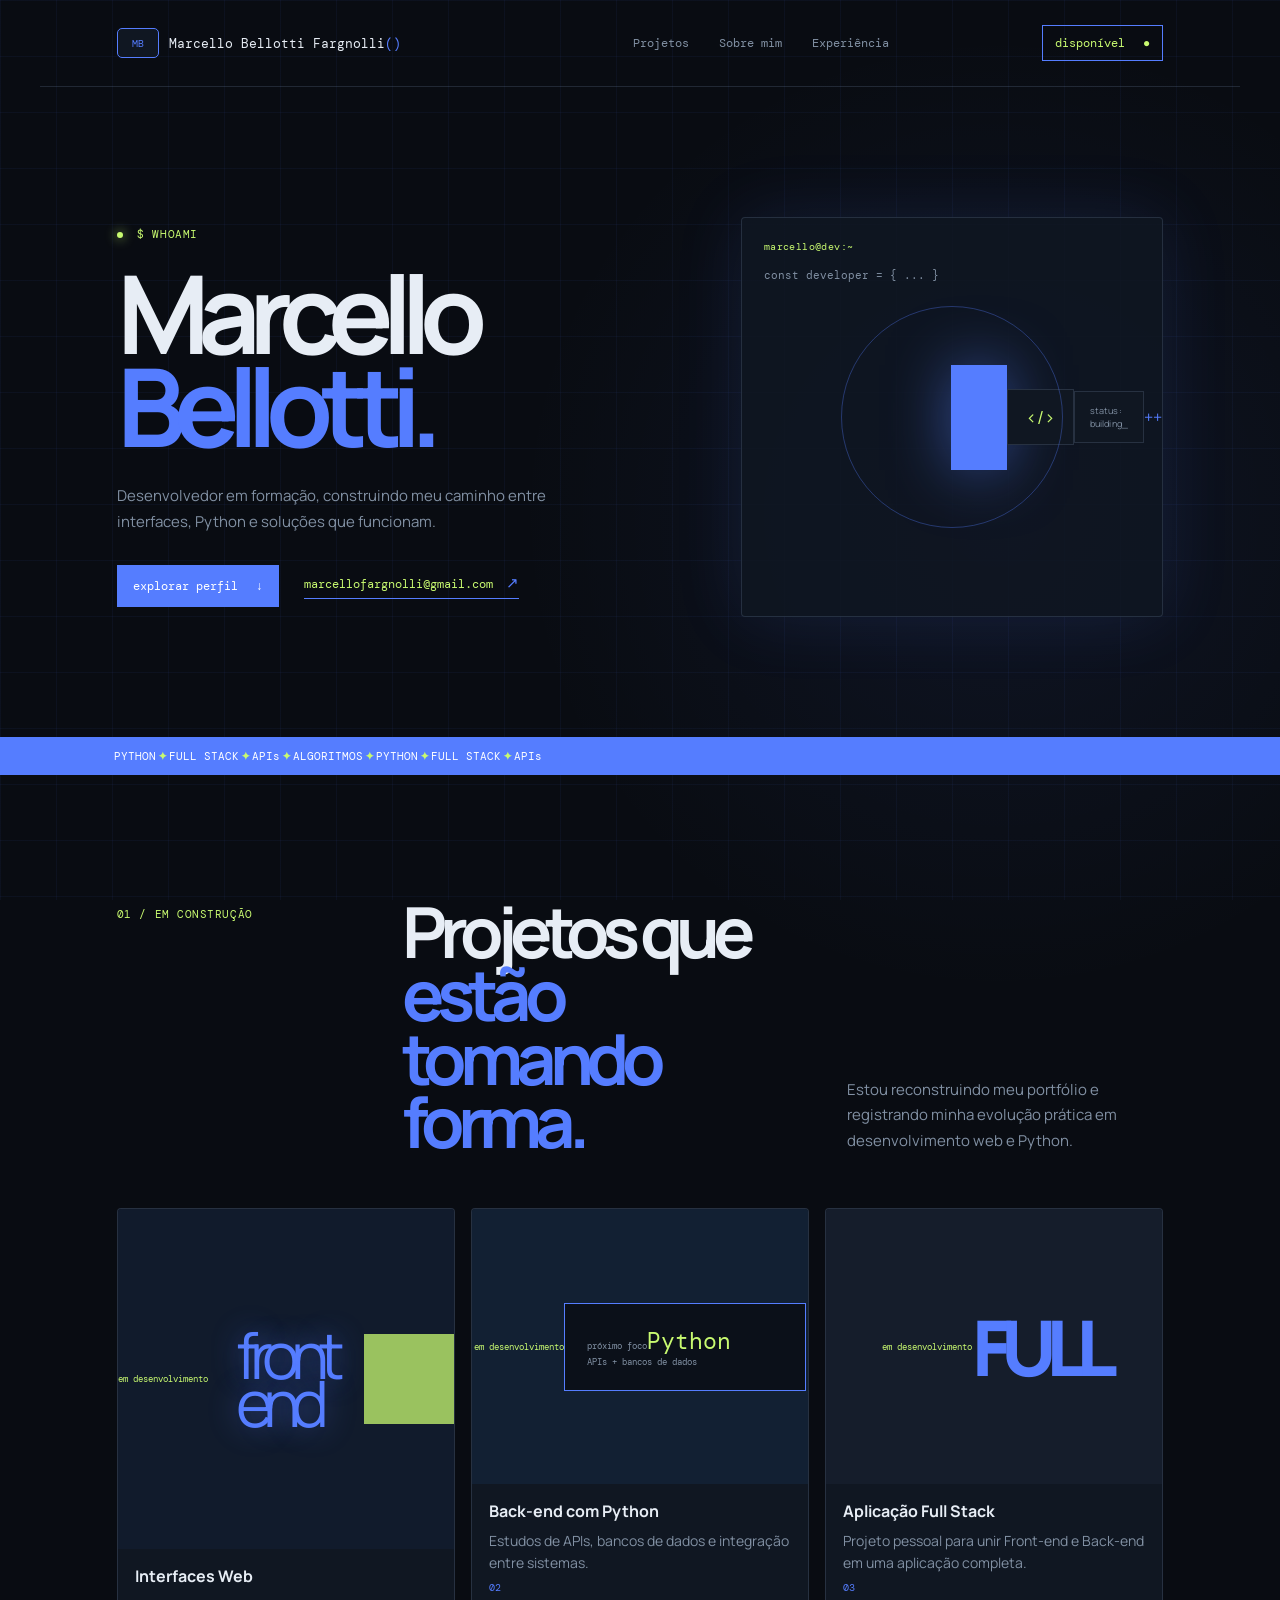
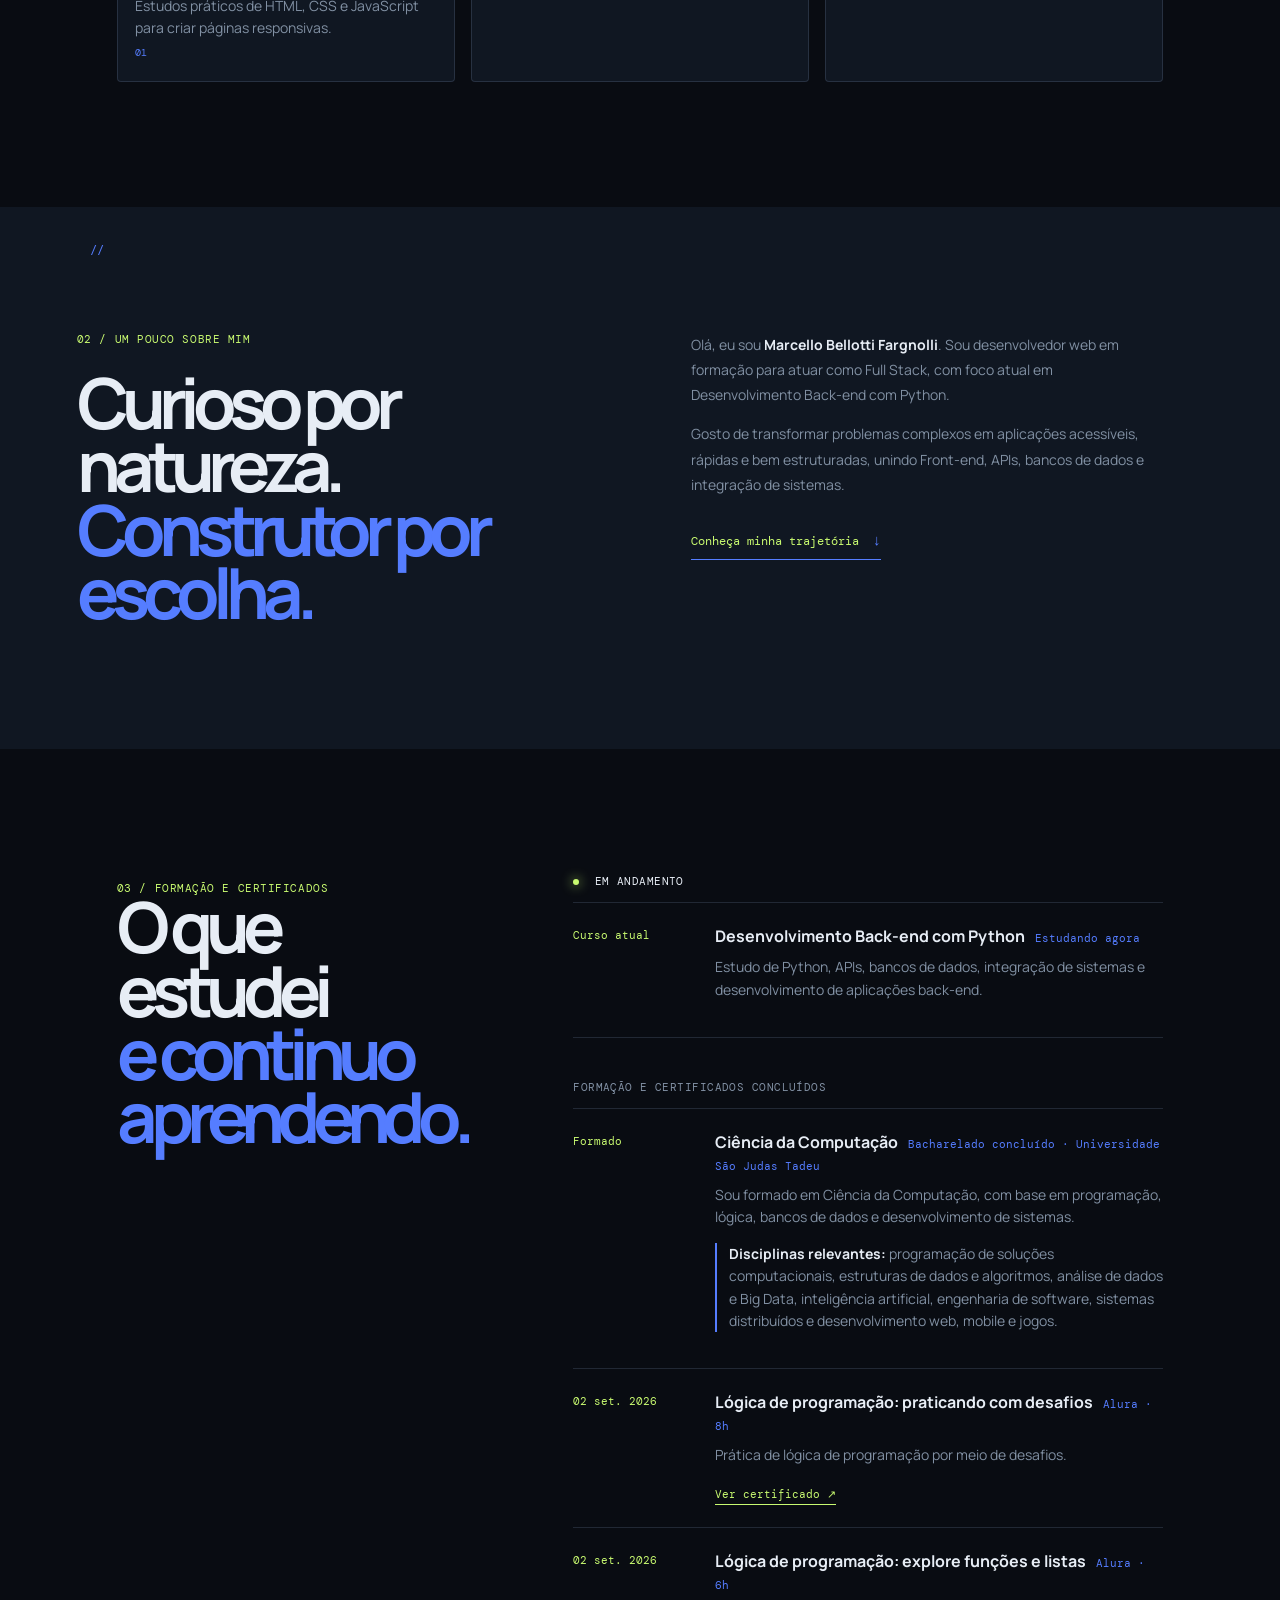
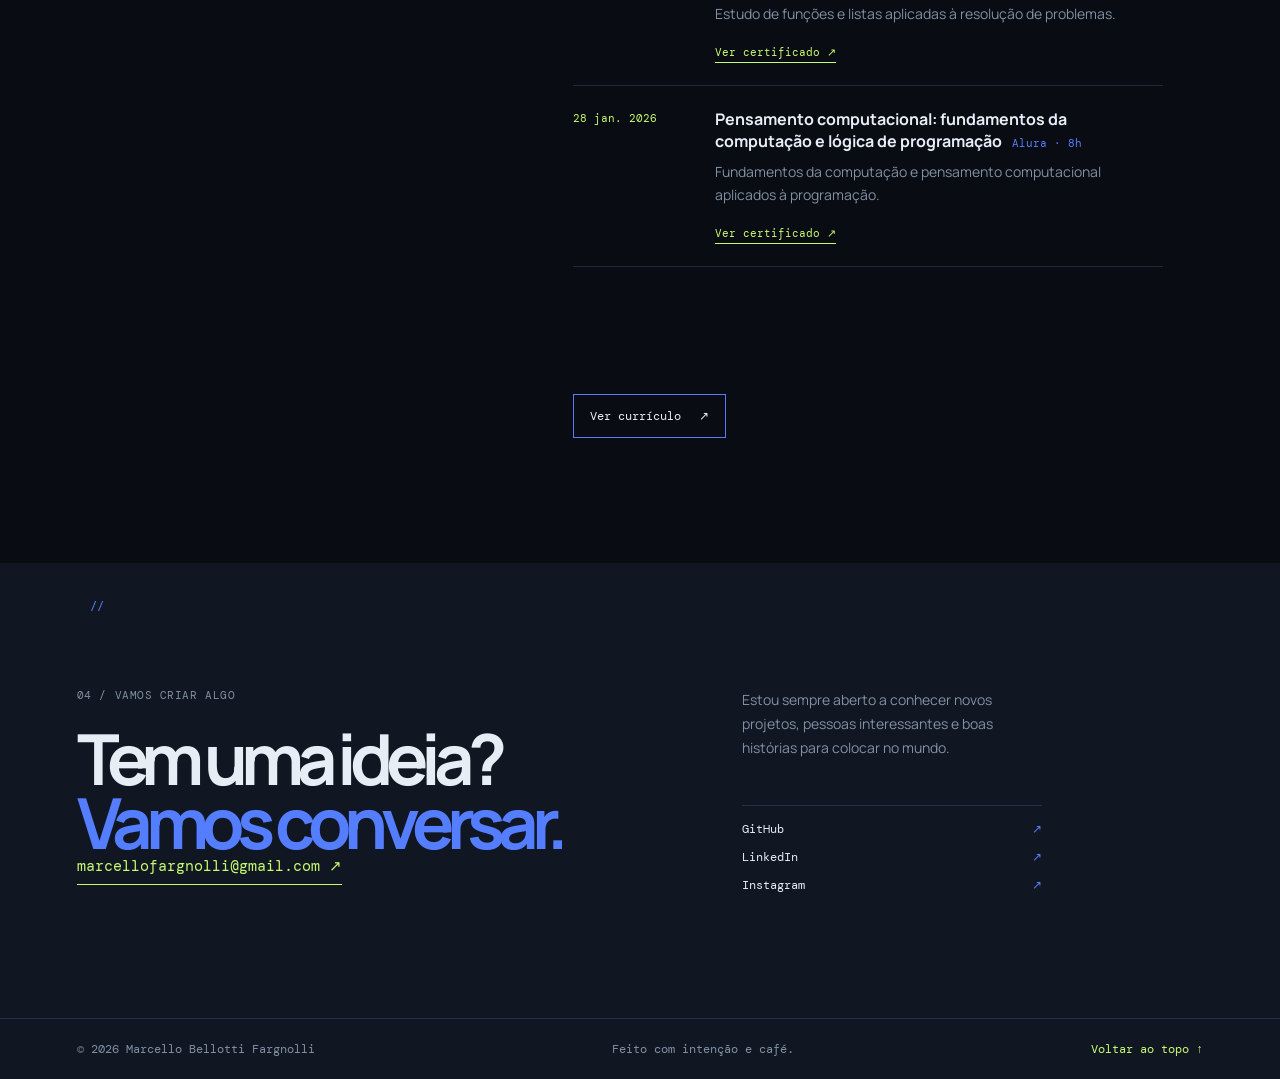
==== index.html @ c2ce3d65 "Publica portfolio pessoal" ====
<!doctype html>
<html lang="pt-BR">
<head>
  <meta charset="UTF-8">
  <meta name="viewport" content="width=device-width, initial-scale=1.0">
  <!-- ALTERE: descrição que aparece no Google e ao compartilhar o site. -->
  <meta name="description" content="Olá! Meu nome é Marcello Bellotti Fargnolli, tenho 23 anos e sou formado em Ciência da Computação pela Universidade São Judas Tadeu.

Atualmente, estou aprimorando meus conhecimentos em desenvolvimento de software, com o objetivo de me tornar um desenvolvedor Full Stack. Tenho conhecimentos em Front-End, principalmente em HTML e CSS, do nível básico ao avançado, além de uma base inicial em JavaScript.

No momento, estou focado nos estudos de Python, buscando desenvolver principalmente minhas habilidades em Back-End, incluindo APIs, bancos de dados, integração de sistemas e desenvolvimento de aplicações.

Minha formação em Ciência da Computação me proporcionou uma base sólida em programação, lógica, bancos de dados e desenvolvimento de sistemas. Gosto de aprender novas tecnologias, colocar meus conhecimentos em prática por meio de projetos e buscar constantemente minha evolução profissional.

Meu objetivo é construir uma carreira como desenvolvedor Full Stack, unindo meus conhecimentos de Front-End e Back-End para criar aplicações completas, funcionais e bem estruturadas.">
  <!-- ALTERE: nome e profissão que aparecem na aba do navegador. -->
  <title>Marcello Bellotti Fargnolli | Desenvolvedor Web</title>
  <link rel="preconnect" href="https://fonts.googleapis.com">
  <link rel="preconnect" href="https://fonts.gstatic.com" crossorigin>
  <link href="https://fonts.googleapis.com/css2?family=DM+Mono:wght@400;500&family=Manrope:wght@400;500;600;700;800&display=swap" rel="stylesheet">
  <link rel="stylesheet" href="styles-tech.css">
</head>
<body>
  <div class="page-shell">
    <header class="site-header">
      <a class="brand" href="#inicio" aria-label="Voltar para o início">
        <span class="brand-mark">MB</span>
        <!-- ALTERE: seu nome exibido no topo do site. -->
        <span>Marcello Bellotti Fargnolli<span class="accent">()</span></span>
      </a>
      <nav class="desktop-nav" aria-label="Navegação principal">
        <a href="#projetos">Projetos</a>
        <a href="#sobre">Sobre mim</a>
        <a href="#experiencia">Experiência</a>
      </nav>
      <a class="button button-small button-outline" href="#contato">disponível <span aria-hidden="true">●</span></a>
    </header>

    <main>
      <section class="hero section-grid" id="inicio">
        <div class="hero-copy reveal">
          <!-- ALTERE: status, título principal e sua apresentação curta. -->
          <p class="eyebrow"><span class="status-dot"></span> $ whoami</p>
          <h1>Marcello<br><span class="highlight">Bellotti.</span></h1>
          <p class="hero-description">Desenvolvedor em formação, construindo meu caminho entre interfaces, Python e soluções que funcionam.</p>
          <div class="hero-actions">
            <a class="button button-primary" href="#sobre">explorar perfil <span aria-hidden="true">↓</span></a>
            <!-- ALTERE: seu e-mail nos dois lugares em que ele aparece nesta página. -->
            <a class="text-link" href="mailto:marcellofargnolli@gmail.com">marcellofargnolli@gmail.com <span aria-hidden="true">↗</span></a>
          </div>
        </div>
        <div class="hero-art reveal reveal-delay" aria-label="Ilustração abstrata com formas geométricas">
          <div class="art-label">const developer = { ... }</div>
          <div class="orbit orbit-one"></div>
          <div class="orbit orbit-two"></div>
          <div class="art-sun"></div>
          <div class="art-card art-card-top">&lt;/&gt;</div>
          <div class="art-card art-card-bottom"><span>status: building</span><span class="art-arrow">_</span></div>
          <span class="art-plus plus-one">+</span>
          <span class="art-plus plus-two">+</span>
        </div>
      </section>

      <section class="ticker" aria-label="Áreas de atuação">
        <div class="ticker-track"><span>PYTHON</span><b>✦</b><span>FULL STACK</span><b>✦</b><span>APIs</span><b>✦</b><span>ALGORITMOS</span><b>✦</b><span>PYTHON</span><b>✦</b><span>FULL STACK</span><b>✦</b><span>APIs</span></div>
      </section>

      <section class="projects section-block" id="projetos">
        <div class="section-heading reveal"><p class="eyebrow">01 / em construção</p><h2>Projetos que<br><em>estão tomando forma.</em></h2><p>Estou reconstruindo meu portfólio e registrando minha evolução prática em desenvolvimento web e Python.</p></div>
        <div class="project-grid">
          <!-- ALTERE: troque estes cards por projetos reais quando eles estiverem prontos. -->
          <div class="project-card project-card-large reveal">
            <div class="project-image image-studio"><span class="image-tag">em desenvolvimento</span><span class="image-title">front<br>end</span><span class="image-shape"></span></div>
            <div class="project-info"><div><h3>Interfaces Web</h3><p>Estudos práticos de HTML, CSS e JavaScript para criar páginas responsivas.</p></div><span class="project-number">01</span></div>
          </div>
          <div class="project-card reveal reveal-delay">
            <div class="project-image image-finance"><span class="image-tag">em desenvolvimento</span><div class="finance-ui"><span>próximo foco</span><strong>Python</strong><small>APIs + bancos de dados</small></div></div>
            <div class="project-info"><div><h3>Back-end com Python</h3><p>Estudos de APIs, bancos de dados e integração entre sistemas.</p></div><span class="project-number">02</span></div>
          </div>
          <div class="project-card reveal">
            <div class="project-image image-muse"><span class="image-tag">em desenvolvimento</span><span class="muse-word">FULL</span><span class="muse-line"></span></div>
            <div class="project-info"><div><h3>Aplicação Full Stack</h3><p>Projeto pessoal para unir Front-end e Back-end em uma aplicação completa.</p></div><span class="project-number">03</span></div>
          </div>
        </div>
      </section>

      <!-- ALTERE: escreva aqui quem você é, sua história e o que você busca. -->
      <section class="about section-block section-grid" id="sobre">
        <div class="about-intro reveal"><p class="eyebrow">02 / um pouco sobre mim</p><h2>Curioso por natureza.<br><em>Construtor por escolha.</em></h2></div>
        <div class="about-copy reveal reveal-delay"><p>Olá, eu sou <strong>Marcello Bellotti Fargnolli</strong>. Sou desenvolvedor web em formação para atuar como Full Stack, com foco atual em Desenvolvimento Back-end com Python.</p><p>Gosto de transformar problemas complexos em aplicações acessíveis, rápidas e bem estruturadas, unindo Front-end, APIs, bancos de dados e integração de sistemas.</p><a class="text-link" href="#experiencia">Conheça minha trajetória <span aria-hidden="true">↓</span></a></div>
      </section>

      <!-- ALTERE: adicione novas formações e certificados nesta linha do tempo. -->
      <section class="experience section-block" id="experiencia">
        <div class="section-heading reveal"><p class="eyebrow">03 / formação e certificados</p><h2>O que estudei<br><em>e continuo aprendendo.</em></h2></div>
        <div class="timeline">
          <div class="timeline-group">
            <p class="timeline-group-title"><span class="status-dot"></span> Em andamento</p>
            <div class="timeline-item reveal"><div class="timeline-date">Curso atual</div><div><h3>Desenvolvimento Back-end com Python <span>Estudando agora</span></h3><p>Estudo de Python, APIs, bancos de dados, integração de sistemas e desenvolvimento de aplicações back-end.</p></div></div>
          </div>
          <div class="timeline-group">
            <p class="timeline-group-title">Formação e certificados concluídos</p>
            <div class="timeline-item reveal"><div class="timeline-date">Formado</div><div><h3>Ciência da Computação <span>Bacharelado concluído · Universidade São Judas Tadeu</span></h3><p>Sou formado em Ciência da Computação, com base em programação, lógica, bancos de dados e desenvolvimento de sistemas.</p><p class="academic-highlights"><strong>Disciplinas relevantes:</strong> programação de soluções computacionais, estruturas de dados e algoritmos, análise de dados e Big Data, inteligência artificial, engenharia de software, sistemas distribuídos e desenvolvimento web, mobile e jogos.</p></div></div>
            <div class="timeline-item reveal"><div class="timeline-date">02 set. 2026</div><div><h3>Lógica de programação: praticando com desafios <span>Alura · 8h</span></h3><p>Prática de lógica de programação por meio de desafios.</p><a class="certificate-link" href="https://cursos.alura.com.br/certificate/be492407-5478-48bb-ad97-3403e48bfa09" target="_blank" rel="noreferrer">Ver certificado ↗</a></div></div>
            <div class="timeline-item reveal"><div class="timeline-date">02 set. 2026</div><div><h3>Lógica de programação: explore funções e listas <span>Alura · 6h</span></h3><p>Estudo de funções e listas aplicadas à resolução de problemas.</p><a class="certificate-link" href="https://cursos.alura.com.br/certificate/43ebaaec-2d4a-41f2-832b-98c6b5b4ed71" target="_blank" rel="noreferrer">Ver certificado ↗</a></div></div>
            <div class="timeline-item reveal"><div class="timeline-date">28 jan. 2026</div><div><h3>Pensamento computacional: fundamentos da computação e lógica de programação <span>Alura · 8h</span></h3><p>Fundamentos da computação e pensamento computacional aplicados à programação.</p><a class="certificate-link" href="https://cursos.alura.com.br/certificate/826741c8-7629-423c-96e8-3a7e11f5dcca" target="_blank" rel="noreferrer">Ver certificado ↗</a></div></div>
          </div>
        </div>
        <a class="button button-outline download-button" href="curriculo.html" target="_blank" rel="noreferrer">Ver currículo <span aria-hidden="true">↗</span></a>
      </section>

      <!-- ALTERE: e-mail, texto de contato e links das suas redes sociais. -->
      <section class="contact section-block" id="contato">
        <div class="contact-content reveal"><p class="eyebrow">04 / vamos criar algo</p><h2>Tem uma ideia?<br><em>Vamos conversar.</em></h2><a class="contact-email" href="mailto:marcellofargnolli@gmail.com">marcellofargnolli@gmail.com <span aria-hidden="true">↗</span></a></div>
        <div class="contact-aside reveal reveal-delay"><p>Estou sempre aberto a conhecer novos projetos, pessoas interessantes e boas histórias para colocar no mundo.</p><div class="social-links"><a href="https://github.com/MarcelloBF" target="_blank" rel="noreferrer">GitHub <span>↗</span></a><a href="https://www.linkedin.com/in/marcellobellotti/" target="_blank" rel="noreferrer">LinkedIn <span>↗</span></a><a href="https://www.instagram.com/marcellofargnolli/" target="_blank" rel="noreferrer">Instagram <span>↗</span></a></div></div>
      </section>
    </main>

    <footer class="site-footer"><span>© 2026 Marcello Bellotti Fargnolli</span><span>Feito com intenção e café.</span><a href="#inicio">Voltar ao topo ↑</a></footer>
  </div>
  <script src="script.js"></script>
</body>
</html>
---- styles-tech.css ----
:root { --bg: #090c12; --panel: #101722; --text: #e7edf5; --muted: #8190a3; --blue: #557dff; --lime: #c8fa70; --coral: #f3a391; --line: rgba(130, 155, 190, .2); --mono: 'DM Mono', monospace; --sans: 'Manrope', sans-serif; }
* { box-sizing: border-box; } html { scroll-behavior: smooth; } body { background: var(--bg); color: var(--text); font-family: var(--sans); margin: 0; } body::before { background-image: linear-gradient(rgba(85,125,255,.055) 1px, transparent 1px), linear-gradient(90deg, rgba(85,125,255,.055) 1px, transparent 1px); background-size: 56px 56px; content: ''; inset: 0; pointer-events: none; position: fixed; z-index: -1; } a { color: inherit; text-decoration: none; } .page-shell { overflow: hidden; } .site-header { align-items: center; border-bottom: 1px solid var(--line); display: flex; justify-content: space-between; margin: 0 auto; max-width: 1200px; padding: 25px 5vw; } .brand { align-items: center; display: flex; font-family: var(--mono); font-size: 12px; gap: 10px; }.brand-mark { align-items: center; background: var(--panel); border: 1px solid var(--blue); border-radius: 5px; color: var(--blue); display: flex; font-family: var(--mono); font-size: 10px; height: 30px; justify-content: center; width: 42px; }.accent { color: var(--blue); }.desktop-nav { display: flex; gap: 30px; margin-left: 80px; }.desktop-nav a, .site-footer, .text-link { font-family: var(--mono); font-size: 10px; }.desktop-nav a { color: var(--muted); }.desktop-nav a:hover, .social-links a:hover { color: var(--lime); }.button { align-items: center; display: inline-flex; font-family: var(--mono); font-size: 10px; gap: 18px; justify-content: center; padding: 13px 16px; transition: .2s; }.button:hover { background: var(--blue); color: white; transform: translateY(-2px); }.button-small { color: var(--lime); padding: 9px 12px; }.button-outline { border: 1px solid var(--blue); }.button-primary { background: var(--blue); color: white; }.section-grid { display: grid; gap: 8vw; grid-template-columns: 1fr 1fr; }.hero { margin: 0 auto; max-width: 1200px; min-height: 690px; padding: 90px 5vw 80px; }.hero-copy { align-self: center; }.eyebrow { color: var(--lime); font-family: var(--mono); font-size: 10px; letter-spacing: .05em; margin: 0 0 25px; text-transform: uppercase; }.status-dot { background: var(--lime); border-radius: 50%; box-shadow: 0 0 12px var(--lime); display: inline-block; height: 6px; margin-right: 7px; width: 6px; } h1,h2,h3,p { margin-top: 0; } h1 { font-size: clamp(4rem, 8.5vw, 8rem); letter-spacing: -.11em; line-height: .86; margin-bottom: 30px; } .highlight, em { color: var(--blue); font-style: normal; }.hero-description { color: var(--muted); font-size: 14px; line-height: 1.75; max-width: 450px; }.hero-actions { align-items: center; display: flex; gap: 25px; margin-top: 30px; }.text-link { border-bottom: 1px solid var(--blue); color: var(--lime); padding-bottom: 5px; }.text-link span { color: var(--blue); font-size: 15px; margin-left: 6px; }.hero-art { align-items: center; background: rgba(16,23,34,.86); border: 1px solid var(--line); box-shadow: 0 0 70px rgba(85,125,255,.12); display: flex; justify-content: center; min-height: 420px; overflow: hidden; position: relative; }.hero-art::before { color: var(--lime); content: 'marcello@dev:~'; font: 10px var(--mono); left: 22px; position: absolute; top: 22px; }.hero-art::after { border: 1px solid var(--blue); border-radius: 50%; content: ''; height: 220px; opacity: .35; position: absolute; width: 220px; }.art-label { color: var(--muted); font: 10px var(--mono); left: 22px; position: absolute; top: 50px; }.orbit { border-color: rgba(85,125,255,.35); height: 310px; width: 115px; }.orbit-two { height: 300px; width: 280px; }.art-sun { background: var(--blue); box-shadow: 0 0 60px rgba(85,125,255,.5); height: 105px; width: 105px; }.art-card { background: var(--panel); border: 1px solid var(--line); color: var(--lime); }.art-card-top { font-size: 18px; padding: 15px 18px; }.art-card-bottom { bottom: 25px; color: var(--muted); left: 22px; padding: 12px 15px; }.art-plus { color: var(--blue); }.ticker { background: var(--blue); color: white; overflow: hidden; padding: 12px 0; transform: none; }.ticker-track { font: 10px var(--mono); gap: 30px; justify-content: center; }.ticker b { color: var(--lime); }.section-block { margin: 0 auto; max-width: 1200px; padding: 125px 5vw; }.section-heading { display: grid; gap: 5vw; grid-template-columns: .7fr 1.2fr 1fr; margin-bottom: 55px; }.section-heading .eyebrow { margin: 7px 0 0; }.section-heading h2,.about h2,.contact h2 { font-size: clamp(2.6rem, 5.5vw, 5.5rem); letter-spacing: -.1em; line-height: .9; margin: 0; }.section-heading > p:last-child { align-self: end; color: var(--muted); font-size: 13px; line-height: 1.7; margin: 0; }.project-grid { display: grid; gap: 18px; grid-template-columns: repeat(3,1fr); }.project-card,.project-card-large { background: var(--panel); border: 1px solid var(--line); display: block; grid-row: auto; padding: 0; }.project-image,.project-card-large .project-image { align-items: center; background: #111b2c; display: flex; min-height: 245px; overflow: hidden; position: relative; }.project-card-large .project-image { min-height: 310px; }.image-tag { color: var(--lime); font: 9px var(--mono); left: 17px; top: 17px; }.image-studio { background: linear-gradient(135deg,#10264b,#14203a); }.image-studio .image-title { color: var(--blue); font-size: clamp(3.2rem,5vw,5rem); letter-spacing: -.15em; line-height: .75; margin: auto; text-shadow: 0 0 30px rgba(85,125,255,.45); transform: none; }.image-shape { background: var(--lime); height: 90px; opacity: .75; right: -30px; top: 20%; width: 90px; }.image-finance { background: #122033; justify-content: center; }.finance-ui { background: #0b1019; border: 1px solid var(--blue); padding: 22px; transform: none; width: 72%; }.finance-ui span,.finance-ui small { color: var(--muted); font: 9px var(--mono); }.finance-ui strong { color: var(--lime); font: 23px var(--mono); margin: 25px 0 15px; }.finance-ui small { display: block; }.image-muse { background: #151d2b; justify-content: center; }.muse-word { color: var(--blue); font: 800 clamp(3.5rem,6vw,6rem) var(--sans); letter-spacing: -.15em; transform: none; }.muse-line { border-color: var(--lime); }.project-info { padding: 16px 17px 20px; }.project-info h3 { font-size: 14px; margin-bottom: 8px; }.project-info p { color: var(--muted); font-size: 11px; line-height: 1.55; margin: 0; }.project-number { color: var(--blue); font: 10px var(--mono); }.about { background: var(--panel); max-width: none; padding-left: max(5vw,calc((100vw - 1100px)/2)); padding-right: max(5vw,calc((100vw - 1100px)/2)); }.about-copy { color: var(--muted); font-size: 14px; line-height: 1.8; max-width: 460px; }.about-copy strong,.academic-highlights strong { color: var(--text); }.about-copy .text-link { display: inline-block; margin-top: 16px; }.experience { display: grid; gap: 8vw; grid-template-columns: .75fr 1.25fr; }.experience .section-heading { display: block; margin: 0; }.timeline-item { border-top: 1px solid var(--line); display: grid; gap: 22px; grid-template-columns: 120px 1fr; padding: 22px 0; }.timeline-item:last-child { border-bottom: 1px solid var(--line); }.timeline-date { color: var(--lime); font: 9px var(--mono); padding-top: 3px; }.timeline-item h3 { font-size: 14px; margin-bottom: 9px; }.timeline-item h3 span { color: var(--blue); font: 9px var(--mono); margin-left: 7px; }.timeline-item p { color: var(--muted); font-size: 11px; line-height: 1.6; max-width: 500px; }.certificate-link { border-bottom: 1px solid var(--lime); color: var(--lime); display: inline-block; font: 9px var(--mono); padding-bottom: 3px; }.academic-highlights { border-left: 2px solid var(--blue); padding-left: 12px; }.download-button { grid-column: 2; justify-self: start; margin-top: 25px; }.contact { background: var(--panel); color: var(--text); display: grid; gap: 8vw; grid-template-columns: 1.1fr .9fr; max-width: none; padding-left: max(5vw,calc((100vw - 1100px)/2)); padding-right: max(5vw,calc((100vw - 1100px)/2)); }.contact .eyebrow,.contact-aside { color: var(--muted); }.contact-email { border-bottom: 1px solid var(--lime); color: var(--lime); display: inline-block; font: 13px var(--mono); padding-bottom: 8px; }.contact-aside { align-self: end; font-size: 13px; line-height: 1.7; max-width: 300px; }.social-links { border-top: 1px solid var(--line); display: grid; gap: 12px; margin-top: 45px; padding-top: 15px; }.social-links a { color: var(--text); display: flex; font: 10px var(--mono); justify-content: space-between; }.social-links span { color: var(--blue); }.site-footer { align-items: center; background: var(--panel); border-top: 1px solid var(--line); color: var(--muted); display: flex; justify-content: space-between; padding: 22px 5vw; }.site-footer a { color: var(--lime); }.reveal { opacity: 0; transform: translateY(20px); transition: .7s; }.reveal.visible { opacity: 1; transform: none; }.reveal-delay { transition-delay: .12s; }
@media(max-width:760px){.site-header{padding:20px}.desktop-nav{display:none}.site-header .button{font-size:9px;padding:8px}.hero,.section-block{padding-left:20px;padding-right:20px}.hero{display:block;min-height:auto;padding-bottom:90px;padding-top:70px}.hero-art{margin-top:65px;min-height:330px}.hero-actions{align-items:flex-start;flex-direction:column;gap:20px}.ticker-track{justify-content:flex-start;width:max-content}.section-block{padding-bottom:90px;padding-top:90px}.section-heading,.experience,.contact{display:block}.section-heading{margin-bottom:42px}.section-heading h2{margin-bottom:25px}.project-grid{display:block}.project-card{margin-bottom:18px}.project-card-large .project-image,.project-image{min-height:260px}.about{padding-left:20px;padding-right:20px}.about-copy{margin-top:40px}.timeline-item{gap:12px;grid-template-columns:88px 1fr}.timeline-item h3 span{display:block;margin:7px 0 0}.download-button{margin-top:25px}.contact-aside{margin-top:65px}.site-footer{align-items:flex-start;flex-direction:column;gap:12px;padding-left:20px;padding-right:20px}}
@media(prefers-reduced-motion:reduce){html{scroll-behavior:auto}.reveal{opacity:1;transform:none;transition:none}}
@keyframes reveal-in { from { opacity: 0; transform: translateY(20px); } to { opacity: 1; transform: translateY(0); } }
.reveal { animation: reveal-in .7s ease both; opacity: 1; }
.reveal-delay { animation-delay: .12s; }
.reveal { animation: none; opacity: 1; transform: none; }

/* Refinamento de ritmo visual e leitura. */
body { background: radial-gradient(circle at 78% 12%, rgba(85, 125, 255, .08), transparent 30rem), var(--bg); }
.site-header { padding-left: 6vw; padding-right: 6vw; }
.hero { min-height: 650px; padding-left: 6vw; padding-right: 6vw; }
h1 { max-width: 650px; }
.hero-art { border-radius: 4px; min-height: 400px; }
.ticker-track { gap: 42px; padding: 0 28px; }
.section-block { padding-left: 6vw; padding-right: 6vw; }
.project-grid { gap: 16px; }
.project-card { border-radius: 4px; overflow: hidden; transition: border-color .25s ease, transform .25s ease, box-shadow .25s ease; }
.project-card:hover { border-color: rgba(85, 125, 255, .75); box-shadow: 0 18px 55px rgba(0, 0, 0, .22); transform: translateY(-5px); }
.project-image, .project-card-large .project-image { min-height: 275px; }
.project-card-large .project-image { min-height: 340px; }
.project-info { min-height: 112px; }
.timeline-item { transition: border-color .25s ease, padding-left .25s ease; }
.timeline-item:hover { border-color: var(--blue); padding-left: 10px; }
.contact { padding-left: 6vw; padding-right: 6vw; }
.site-footer { padding-left: 6vw; padding-right: 6vw; }
@media (max-width: 760px) {
	.hero, .section-block, .contact { padding-left: 20px; padding-right: 20px; }
	.site-header, .site-footer { padding-left: 20px; padding-right: 20px; }
	.ticker-track { gap: 28px; padding: 0 20px; }
	.hero-art { min-height: 330px; }
	.project-card-large .project-image, .project-image { min-height: 260px; }
}

.timeline-group + .timeline-group { margin-top: 42px; }
.timeline-group-title { color: var(--text); font: 10px var(--mono); letter-spacing: .04em; margin: 0 0 14px; text-transform: uppercase; }
.timeline-group-title:not(:has(.status-dot)) { color: var(--muted); }
.timeline-group-title .status-dot { margin-right: 8px; }
@media (max-width: 760px) {
	.timeline-group + .timeline-group { margin-top: 34px; }
}

/* Tipografia ampliada para melhorar a leitura sem perder o visual técnico. */
.desktop-nav a, .site-footer, .text-link { font-size: 12px; }
.brand { font-size: 13px; }
.button { font-size: 12px; }
.eyebrow, .section-label, .timeline-group-title { font-size: 11px; }
.hero-description, .section-heading > p:last-child { font-size: 15px; }
.ticker-track { font-size: 12px; }
.project-info h3, .timeline-item h3 { font-size: 16px; }
.project-info p, .timeline-item p, .about-copy, .contact-aside { font-size: 14px; }
.timeline-date, .timeline-item h3 span, .certificate-link { font-size: 11px; }
.contact-email { font-size: 15px; }
.social-links a { font-size: 12px; }
.art-label, .art-card-bottom { font-size: 11px; }
@media (max-width: 760px) {
	.site-header .button { font-size: 11px; }
	.hero-description { font-size: 15px; }
	.project-info p, .timeline-item p, .about-copy, .contact-aside { font-size: 14px; }
	.timeline-date, .timeline-item h3 span, .certificate-link { font-size: 10px; }
	.contact-email { font-size: 13px; }
}

/* Ajustes finais de composição para manter o hero inteiro visível e mais elegante. */
.hero.section-grid { grid-template-columns: minmax(0, 1.05fr) minmax(280px, .85fr); }
.hero { align-items: center; }
.hero-copy, .hero-art { min-width: 0; }
.hero-copy { position: relative; z-index: 1; }
.hero-art { width: 100%; }
.hero-art::before { letter-spacing: .04em; }
.art-card-bottom { font-size: 9px; letter-spacing: .02em; }
.ticker-track { font-size: 11px; gap: 38px; justify-content: flex-start; margin: 0 auto; max-width: 1180px; padding: 0 5vw; }
.ticker b { margin: 0 2px; }
.section-heading { align-items: start; }
.section-heading h2 { max-width: 620px; }
.project-grid { align-items: stretch; }
.project-card { min-width: 0; }
.project-info h3 { color: var(--text); }
.about, .contact { position: relative; }
.about::before, .contact::before { color: var(--blue); content: '//'; font: 12px var(--mono); left: max(5vw, calc((100vw - 1100px) / 2)); position: absolute; top: 35px; }
@media (max-width: 760px) {
	.hero.section-grid { display: block; }
	.ticker-track { gap: 26px; padding: 0 20px; }
	.about::before, .contact::before { left: 20px; top: 25px; }
	.hero-art { margin-left: auto; margin-right: auto; max-width: 420px; }
	.orbit { height: 270px; width: 105px; }
	.orbit-two { height: 260px; width: 245px; }
	.art-card-top { right: 18px; top: 82px; }
	.art-card-bottom { bottom: 20px; left: 18px; }
	.plus-one { right: 18px; top: 220px; }
	.plus-two { bottom: 18px; right: 28%; }
}
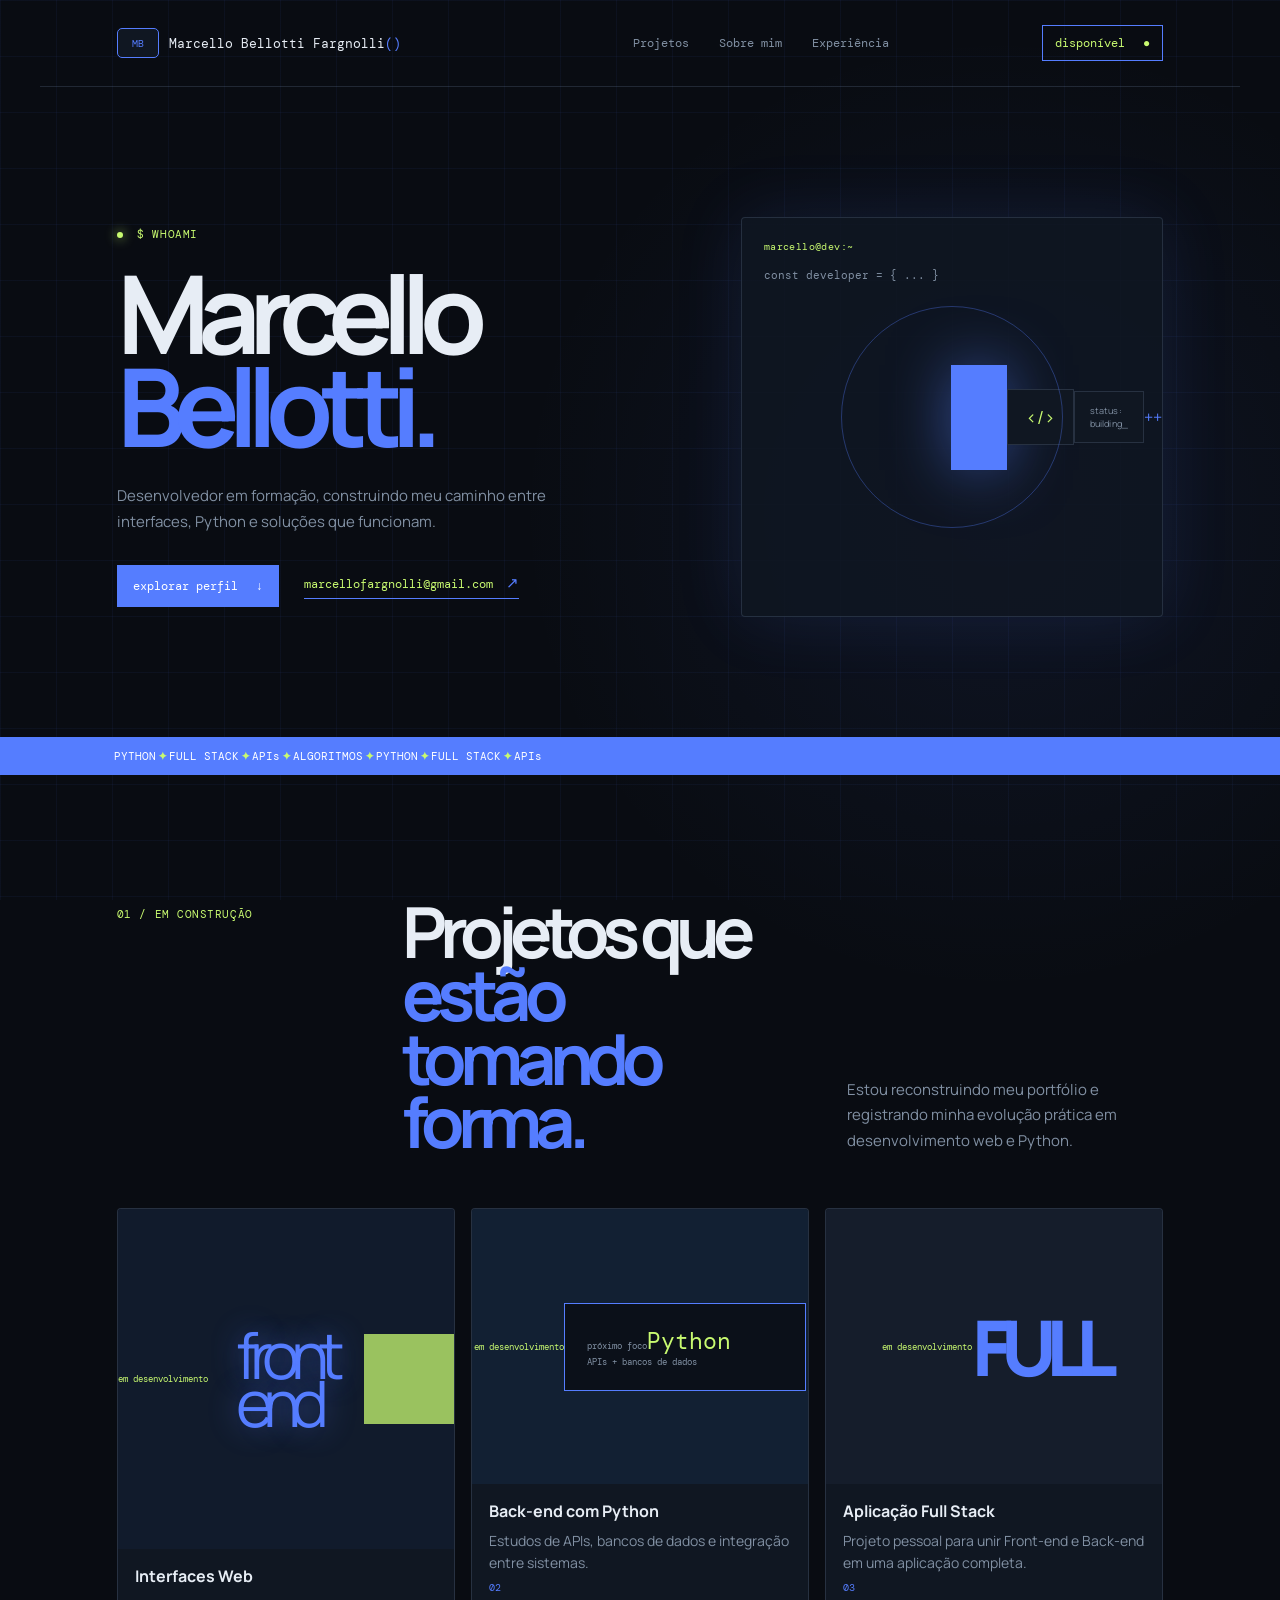
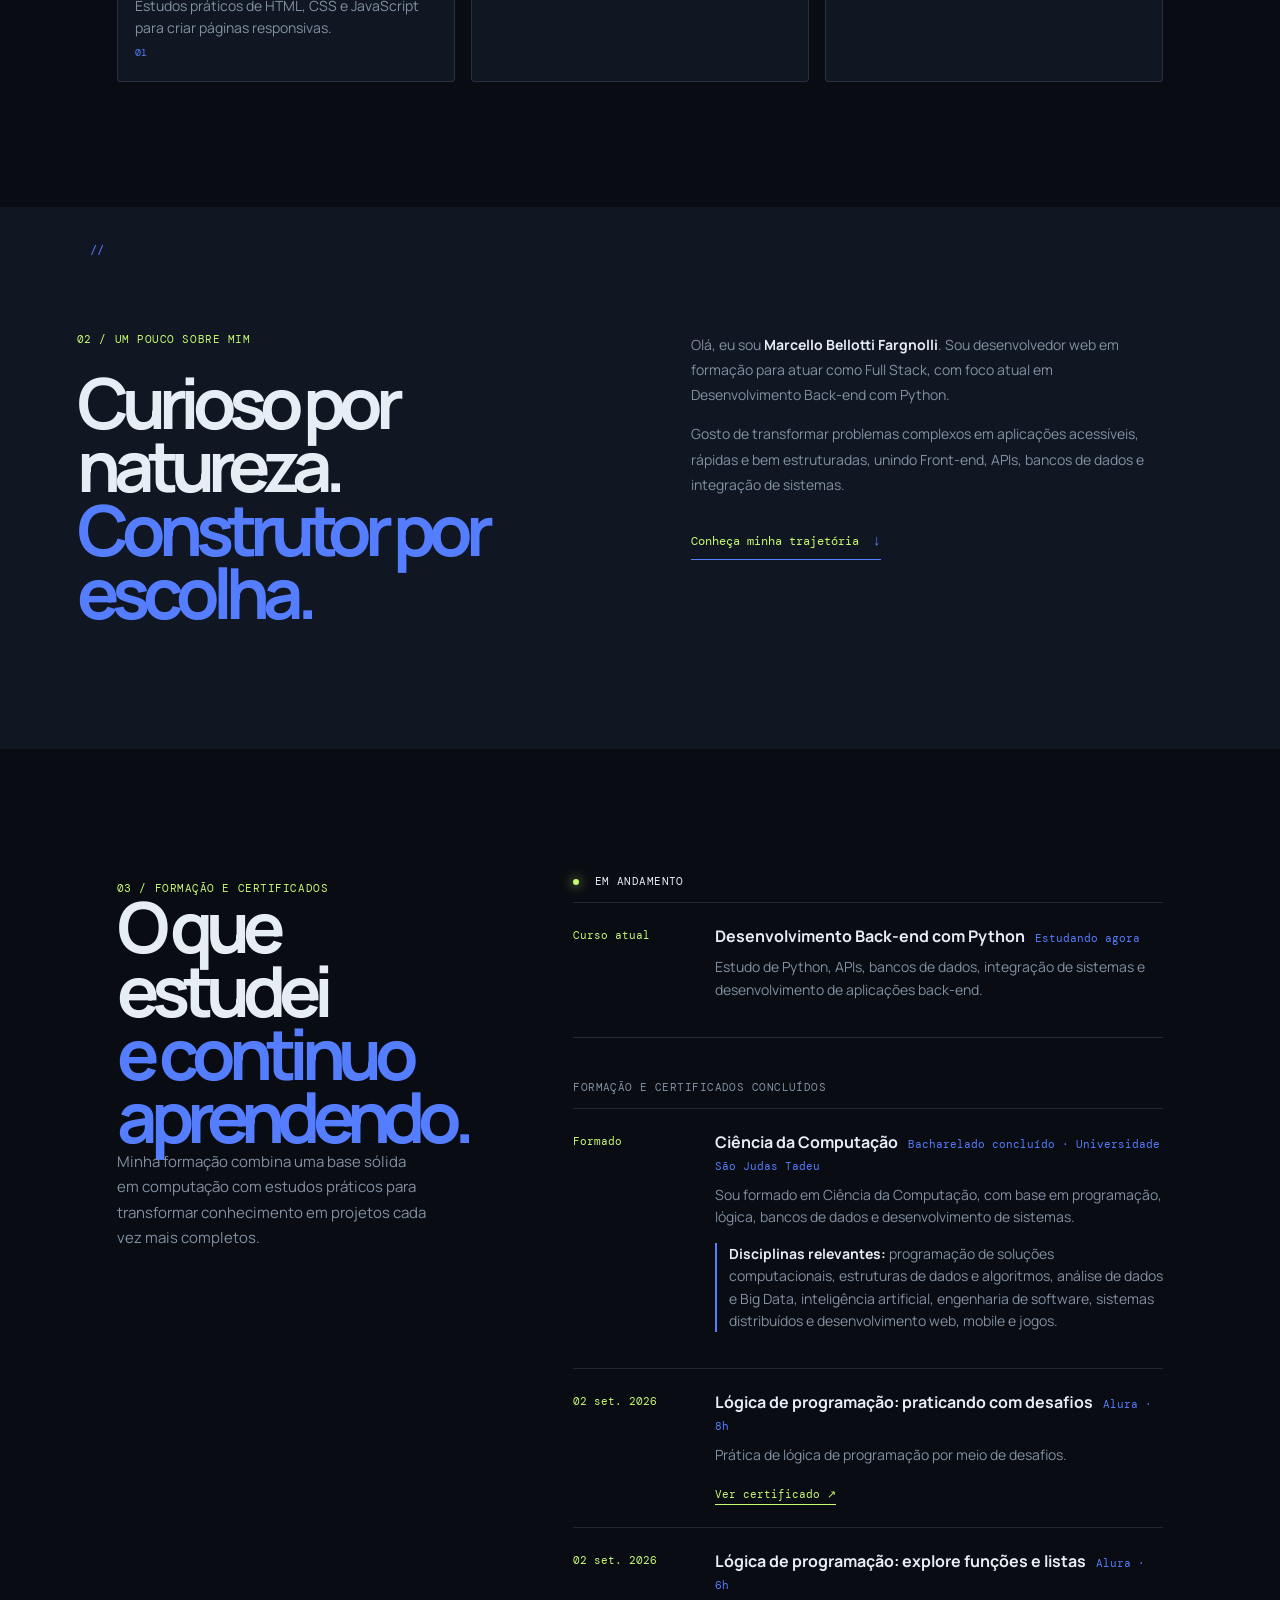
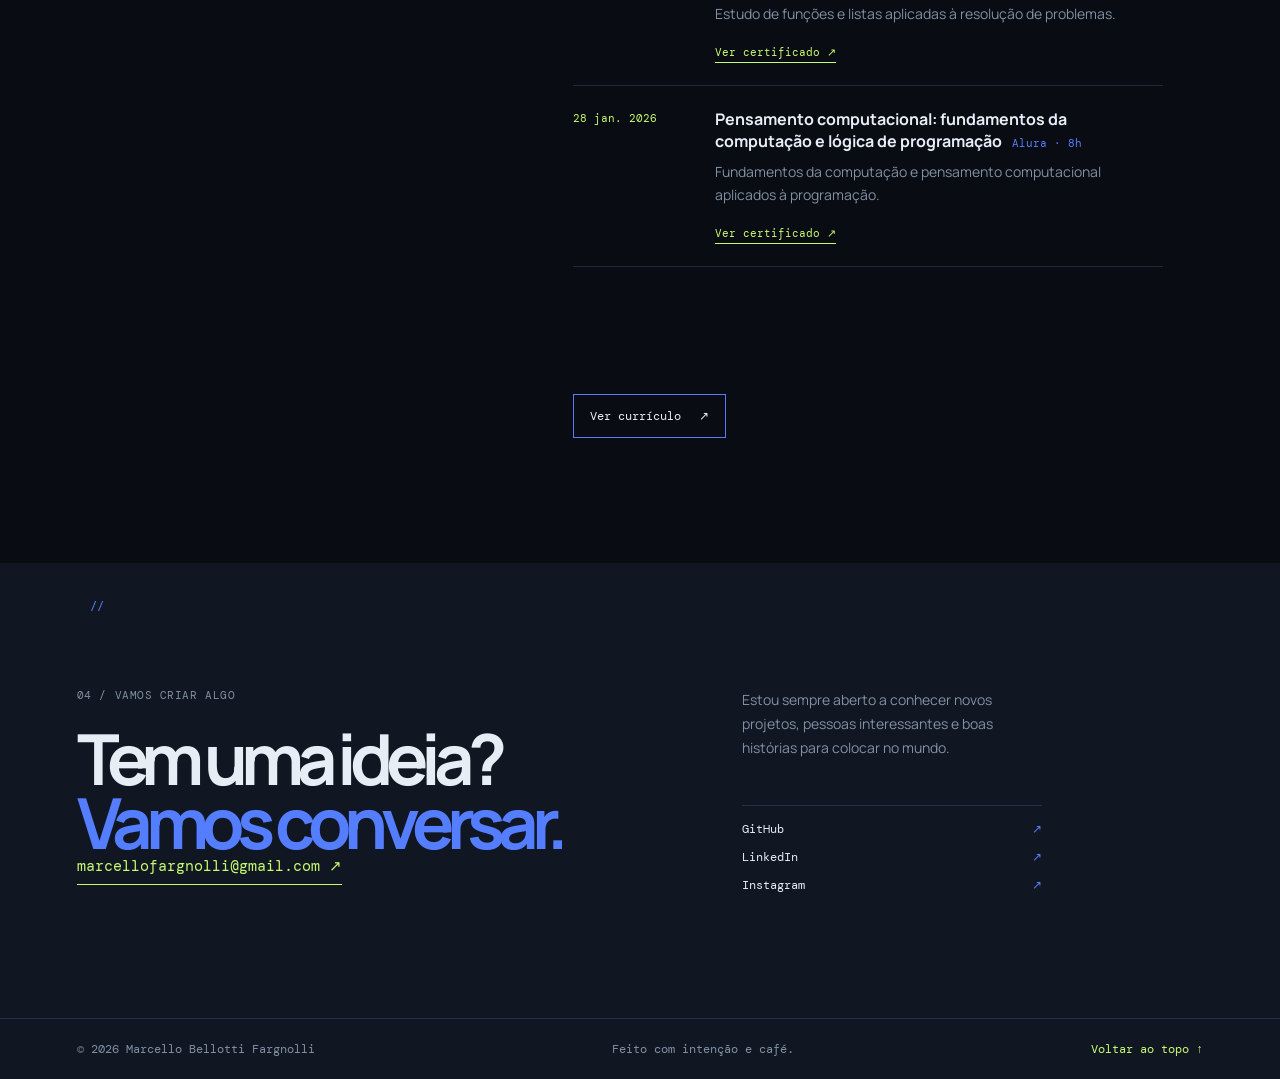
==== commit 71357361: "Melhora layout da secao de formacao" ====
--- a/index.html
+++ b/index.html
@@ -92,7 +92,7 @@
 
       <!-- ALTERE: adicione novas formações e certificados nesta linha do tempo. -->
       <section class="experience section-block" id="experiencia">
-        <div class="section-heading reveal"><p class="eyebrow">03 / formação e certificados</p><h2>O que estudei<br><em>e continuo aprendendo.</em></h2></div>
+        <div class="section-heading reveal"><p class="eyebrow">03 / formação e certificados</p><h2>O que estudei<br><em>e continuo aprendendo.</em></h2><p class="experience-intro">Minha formação combina uma base sólida em computação com estudos práticos para transformar conhecimento em projetos cada vez mais completos.</p></div>
         <div class="timeline">
           <div class="timeline-group">
             <p class="timeline-group-title"><span class="status-dot"></span> Em andamento</p>
--- a/styles-tech.css
+++ b/styles-tech.css
@@ -35,6 +35,7 @@
 
 .timeline-group + .timeline-group { margin-top: 42px; }
 .timeline-group-title { color: var(--text); font: 10px var(--mono); letter-spacing: .04em; margin: 0 0 14px; text-transform: uppercase; }
+.experience-intro { color: var(--muted); font-size: 14px; line-height: 1.7; margin: 35px 0 0; max-width: 310px; }
 .timeline-group-title:not(:has(.status-dot)) { color: var(--muted); }
 .timeline-group-title .status-dot { margin-right: 8px; }
 @media (max-width: 760px) {
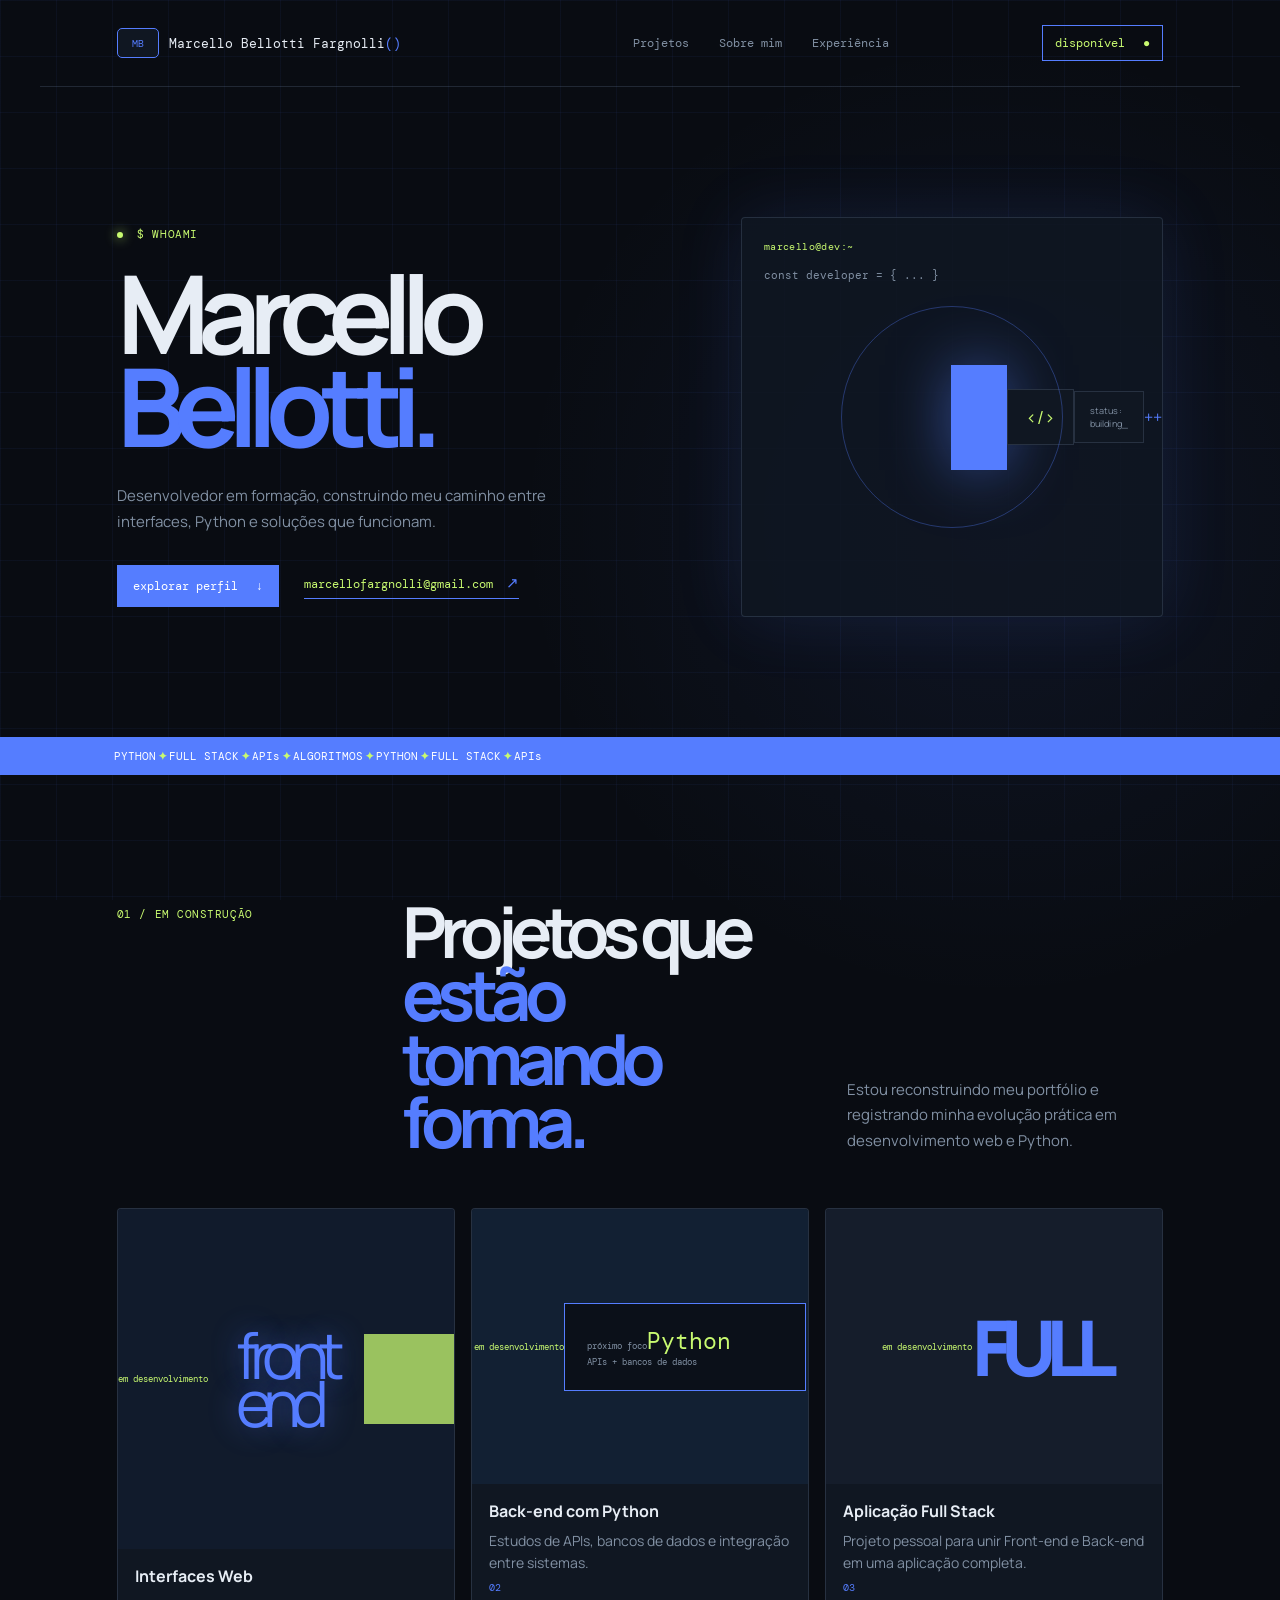
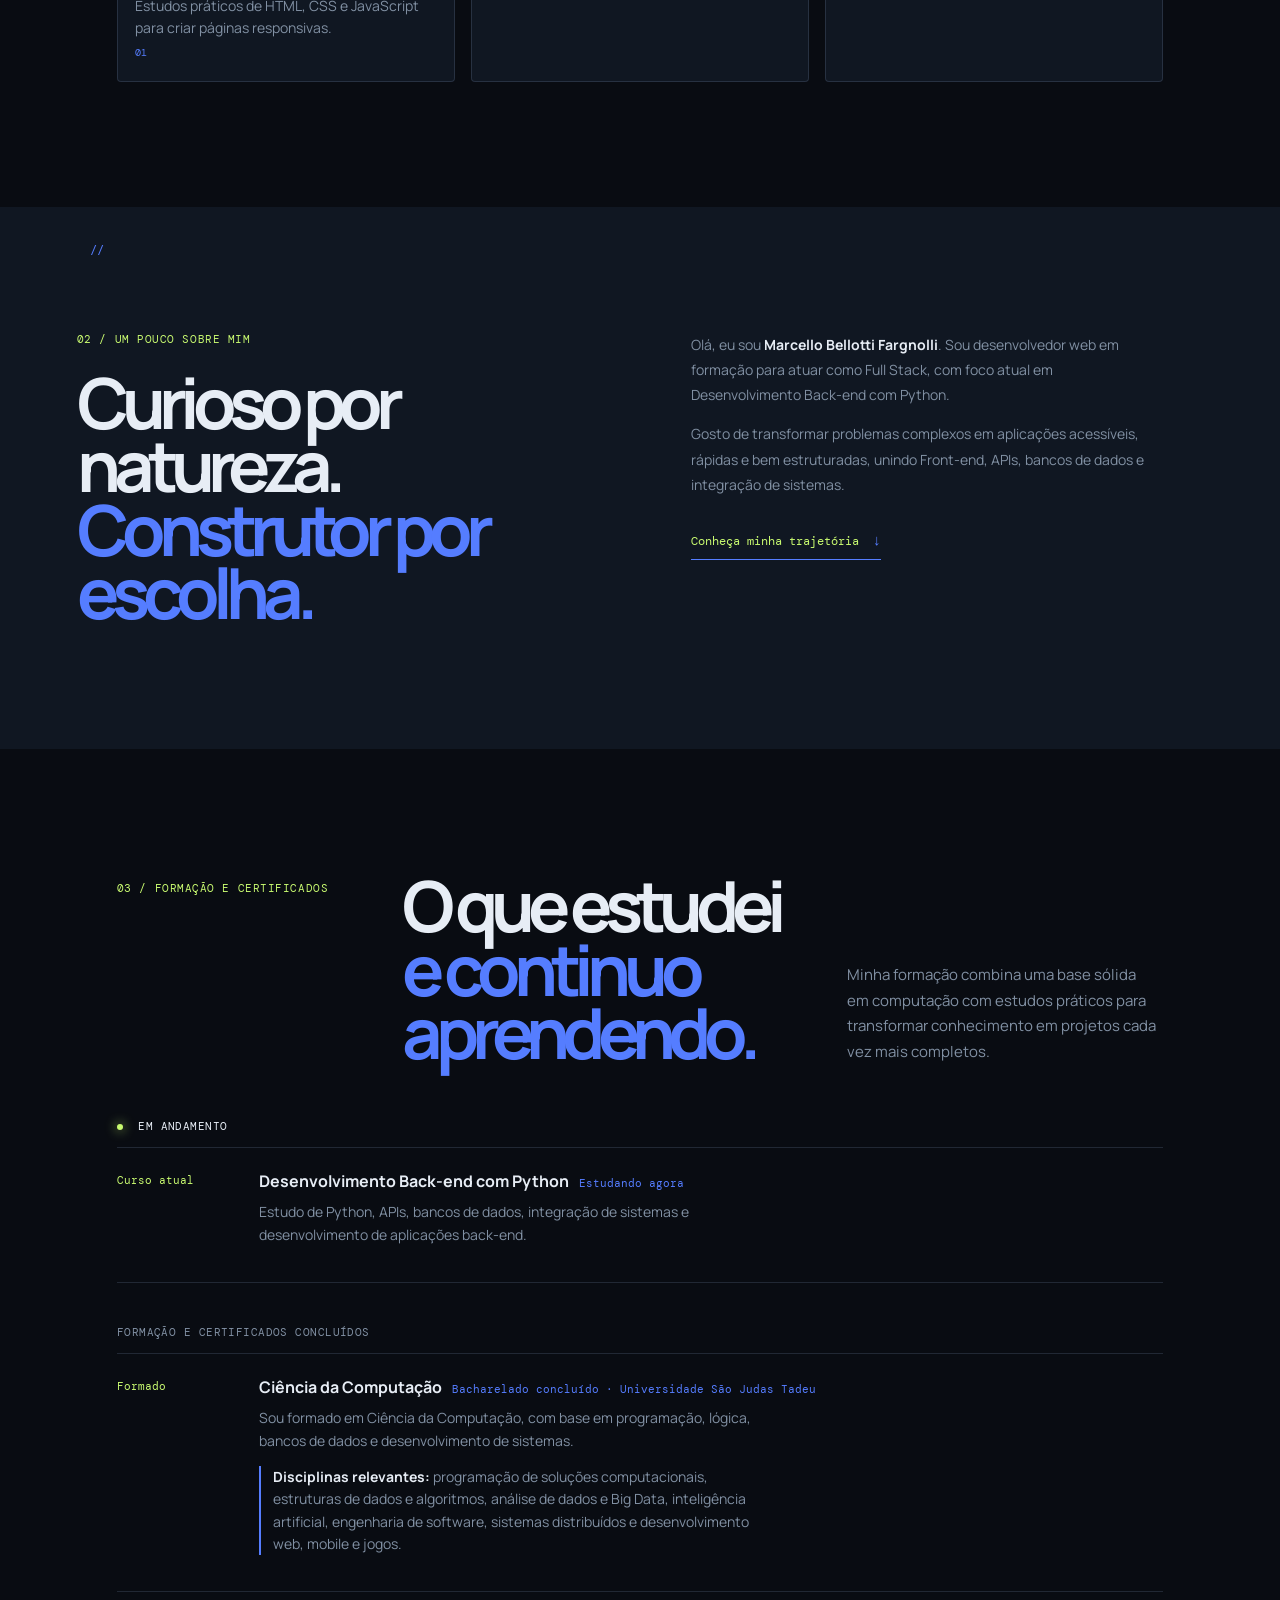
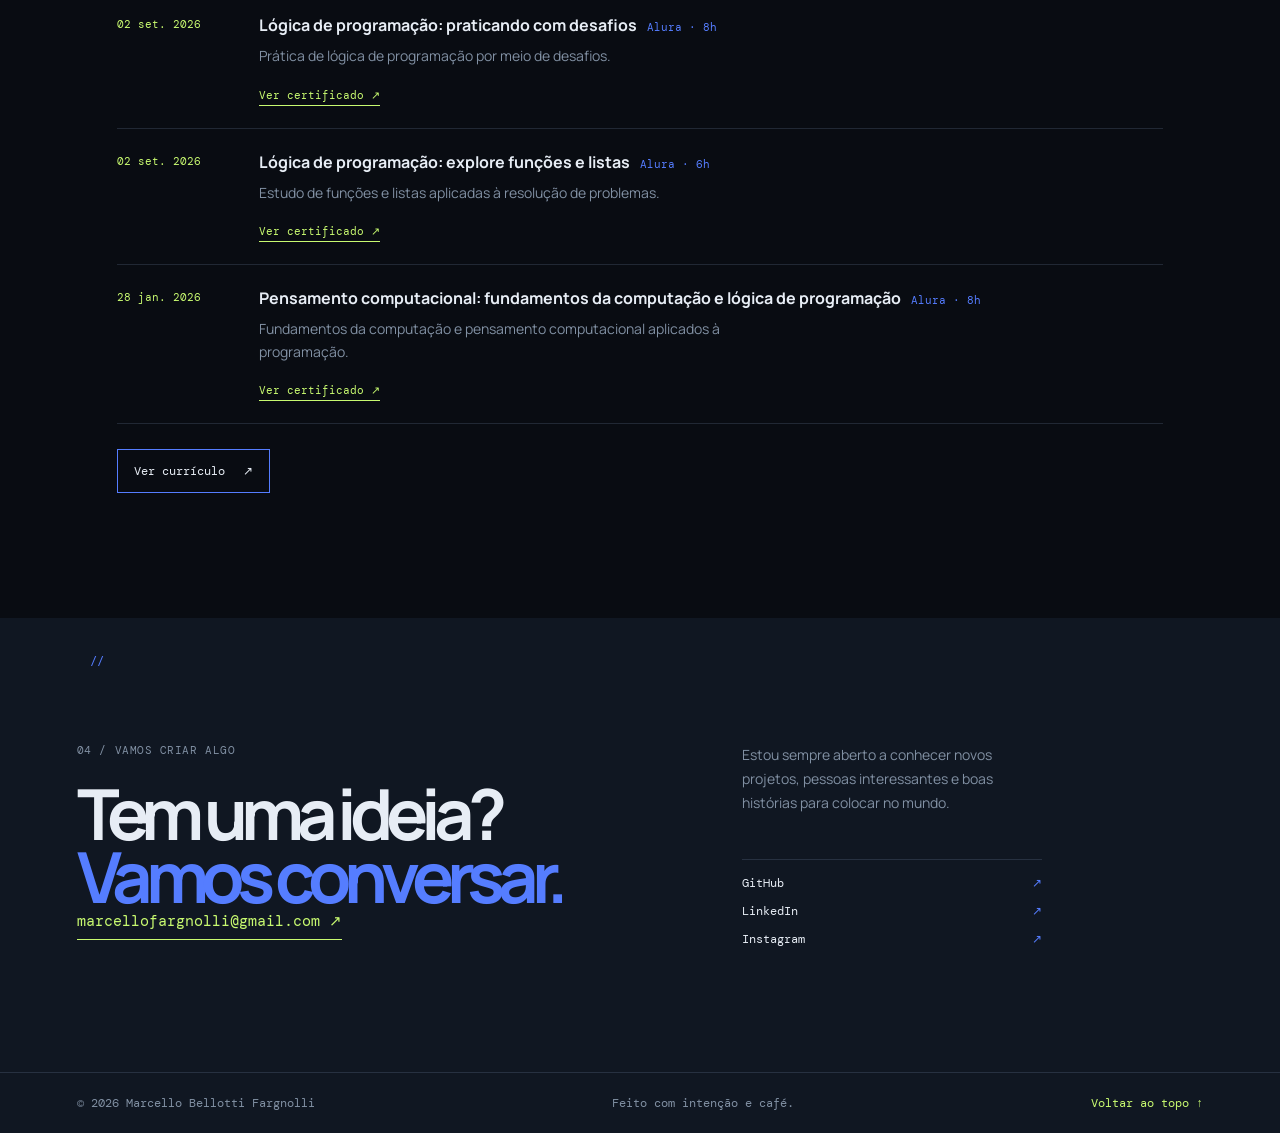
==== commit 679bbda7: "Organiza estrutura do portfolio" ====
--- a/index.html
+++ b/index.html
@@ -18,7 +18,7 @@
   <link rel="preconnect" href="https://fonts.googleapis.com">
   <link rel="preconnect" href="https://fonts.gstatic.com" crossorigin>
   <link href="https://fonts.googleapis.com/css2?family=DM+Mono:wght@400;500&family=Manrope:wght@400;500;600;700;800&display=swap" rel="stylesheet">
-  <link rel="stylesheet" href="styles-tech.css">
+  <link rel="stylesheet" href="assets/css/styles-tech.css">
 </head>
 <body>
   <div class="page-shell">
@@ -106,7 +106,7 @@
             <div class="timeline-item reveal"><div class="timeline-date">28 jan. 2026</div><div><h3>Pensamento computacional: fundamentos da computação e lógica de programação <span>Alura · 8h</span></h3><p>Fundamentos da computação e pensamento computacional aplicados à programação.</p><a class="certificate-link" href="https://cursos.alura.com.br/certificate/826741c8-7629-423c-96e8-3a7e11f5dcca" target="_blank" rel="noreferrer">Ver certificado ↗</a></div></div>
           </div>
         </div>
-        <a class="button button-outline download-button" href="curriculo.html" target="_blank" rel="noreferrer">Ver currículo <span aria-hidden="true">↗</span></a>
+        <a class="button button-outline download-button" href="pages/curriculo.html" target="_blank" rel="noreferrer">Ver currículo <span aria-hidden="true">↗</span></a>
       </section>
 
       <!-- ALTERE: e-mail, texto de contato e links das suas redes sociais. -->
@@ -118,6 +118,6 @@
 
     <footer class="site-footer"><span>© 2026 Marcello Bellotti Fargnolli</span><span>Feito com intenção e café.</span><a href="#inicio">Voltar ao topo ↑</a></footer>
   </div>
-  <script src="script.js"></script>
+  <script src="assets/js/script.js"></script>
 </body>
 </html>
--- a/assets/css/styles-tech.css
+++ b/assets/css/styles-tech.css
@@ -0,0 +1,102 @@
+:root { --bg: #090c12; --panel: #101722; --text: #e7edf5; --muted: #8190a3; --blue: #557dff; --lime: #c8fa70; --coral: #f3a391; --line: rgba(130, 155, 190, .2); --mono: 'DM Mono', monospace; --sans: 'Manrope', sans-serif; }
+* { box-sizing: border-box; } html { scroll-behavior: smooth; } body { background: var(--bg); color: var(--text); font-family: var(--sans); margin: 0; } body::before { background-image: linear-gradient(rgba(85,125,255,.055) 1px, transparent 1px), linear-gradient(90deg, rgba(85,125,255,.055) 1px, transparent 1px); background-size: 56px 56px; content: ''; inset: 0; pointer-events: none; position: fixed; z-index: -1; } a { color: inherit; text-decoration: none; } .page-shell { overflow: hidden; } .site-header { align-items: center; border-bottom: 1px solid var(--line); display: flex; justify-content: space-between; margin: 0 auto; max-width: 1200px; padding: 25px 5vw; } .brand { align-items: center; display: flex; font-family: var(--mono); font-size: 12px; gap: 10px; }.brand-mark { align-items: center; background: var(--panel); border: 1px solid var(--blue); border-radius: 5px; color: var(--blue); display: flex; font-family: var(--mono); font-size: 10px; height: 30px; justify-content: center; width: 42px; }.accent { color: var(--blue); }.desktop-nav { display: flex; gap: 30px; margin-left: 80px; }.desktop-nav a, .site-footer, .text-link { font-family: var(--mono); font-size: 10px; }.desktop-nav a { color: var(--muted); }.desktop-nav a:hover, .social-links a:hover { color: var(--lime); }.button { align-items: center; display: inline-flex; font-family: var(--mono); font-size: 10px; gap: 18px; justify-content: center; padding: 13px 16px; transition: .2s; }.button:hover { background: var(--blue); color: white; transform: translateY(-2px); }.button-small { color: var(--lime); padding: 9px 12px; }.button-outline { border: 1px solid var(--blue); }.button-primary { background: var(--blue); color: white; }.section-grid { display: grid; gap: 8vw; grid-template-columns: 1fr 1fr; }.hero { margin: 0 auto; max-width: 1200px; min-height: 690px; padding: 90px 5vw 80px; }.hero-copy { align-self: center; }.eyebrow { color: var(--lime); font-family: var(--mono); font-size: 10px; letter-spacing: .05em; margin: 0 0 25px; text-transform: uppercase; }.status-dot { background: var(--lime); border-radius: 50%; box-shadow: 0 0 12px var(--lime); display: inline-block; height: 6px; margin-right: 7px; width: 6px; } h1,h2,h3,p { margin-top: 0; } h1 { font-size: clamp(4rem, 8.5vw, 8rem); letter-spacing: -.11em; line-height: .86; margin-bottom: 30px; } .highlight, em { color: var(--blue); font-style: normal; }.hero-description { color: var(--muted); font-size: 14px; line-height: 1.75; max-width: 450px; }.hero-actions { align-items: center; display: flex; gap: 25px; margin-top: 30px; }.text-link { border-bottom: 1px solid var(--blue); color: var(--lime); padding-bottom: 5px; }.text-link span { color: var(--blue); font-size: 15px; margin-left: 6px; }.hero-art { align-items: center; background: rgba(16,23,34,.86); border: 1px solid var(--line); box-shadow: 0 0 70px rgba(85,125,255,.12); display: flex; justify-content: center; min-height: 420px; overflow: hidden; position: relative; }.hero-art::before { color: var(--lime); content: 'marcello@dev:~'; font: 10px var(--mono); left: 22px; position: absolute; top: 22px; }.hero-art::after { border: 1px solid var(--blue); border-radius: 50%; content: ''; height: 220px; opacity: .35; position: absolute; width: 220px; }.art-label { color: var(--muted); font: 10px var(--mono); left: 22px; position: absolute; top: 50px; }.orbit { border-color: rgba(85,125,255,.35); height: 310px; width: 115px; }.orbit-two { height: 300px; width: 280px; }.art-sun { background: var(--blue); box-shadow: 0 0 60px rgba(85,125,255,.5); height: 105px; width: 105px; }.art-card { background: var(--panel); border: 1px solid var(--line); color: var(--lime); }.art-card-top { font-size: 18px; padding: 15px 18px; }.art-card-bottom { bottom: 25px; color: var(--muted); left: 22px; padding: 12px 15px; }.art-plus { color: var(--blue); }.ticker { background: var(--blue); color: white; overflow: hidden; padding: 12px 0; transform: none; }.ticker-track { font: 10px var(--mono); gap: 30px; justify-content: center; }.ticker b { color: var(--lime); }.section-block { margin: 0 auto; max-width: 1200px; padding: 125px 5vw; }.section-heading { display: grid; gap: 5vw; grid-template-columns: .7fr 1.2fr 1fr; margin-bottom: 55px; }.section-heading .eyebrow { margin: 7px 0 0; }.section-heading h2,.about h2,.contact h2 { font-size: clamp(2.6rem, 5.5vw, 5.5rem); letter-spacing: -.1em; line-height: .9; margin: 0; }.section-heading > p:last-child { align-self: end; color: var(--muted); font-size: 13px; line-height: 1.7; margin: 0; }.project-grid { display: grid; gap: 18px; grid-template-columns: repeat(3,1fr); }.project-card,.project-card-large { background: var(--panel); border: 1px solid var(--line); display: block; grid-row: auto; padding: 0; }.project-image,.project-card-large .project-image { align-items: center; background: #111b2c; display: flex; min-height: 245px; overflow: hidden; position: relative; }.project-card-large .project-image { min-height: 310px; }.image-tag { color: var(--lime); font: 9px var(--mono); left: 17px; top: 17px; }.image-studio { background: linear-gradient(135deg,#10264b,#14203a); }.image-studio .image-title { color: var(--blue); font-size: clamp(3.2rem,5vw,5rem); letter-spacing: -.15em; line-height: .75; margin: auto; text-shadow: 0 0 30px rgba(85,125,255,.45); transform: none; }.image-shape { background: var(--lime); height: 90px; opacity: .75; right: -30px; top: 20%; width: 90px; }.image-finance { background: #122033; justify-content: center; }.finance-ui { background: #0b1019; border: 1px solid var(--blue); padding: 22px; transform: none; width: 72%; }.finance-ui span,.finance-ui small { color: var(--muted); font: 9px var(--mono); }.finance-ui strong { color: var(--lime); font: 23px var(--mono); margin: 25px 0 15px; }.finance-ui small { display: block; }.image-muse { background: #151d2b; justify-content: center; }.muse-word { color: var(--blue); font: 800 clamp(3.5rem,6vw,6rem) var(--sans); letter-spacing: -.15em; transform: none; }.muse-line { border-color: var(--lime); }.project-info { padding: 16px 17px 20px; }.project-info h3 { font-size: 14px; margin-bottom: 8px; }.project-info p { color: var(--muted); font-size: 11px; line-height: 1.55; margin: 0; }.project-number { color: var(--blue); font: 10px var(--mono); }.about { background: var(--panel); max-width: none; padding-left: max(5vw,calc((100vw - 1100px)/2)); padding-right: max(5vw,calc((100vw - 1100px)/2)); }.about-copy { color: var(--muted); font-size: 14px; line-height: 1.8; max-width: 460px; }.about-copy strong,.academic-highlights strong { color: var(--text); }.about-copy .text-link { display: inline-block; margin-top: 16px; }.experience { display: grid; gap: 8vw; grid-template-columns: .75fr 1.25fr; }.experience .section-heading { display: block; margin: 0; }.timeline-item { border-top: 1px solid var(--line); display: grid; gap: 22px; grid-template-columns: 120px 1fr; padding: 22px 0; }.timeline-item:last-child { border-bottom: 1px solid var(--line); }.timeline-date { color: var(--lime); font: 9px var(--mono); padding-top: 3px; }.timeline-item h3 { font-size: 14px; margin-bottom: 9px; }.timeline-item h3 span { color: var(--blue); font: 9px var(--mono); margin-left: 7px; }.timeline-item p { color: var(--muted); font-size: 11px; line-height: 1.6; max-width: 500px; }.certificate-link { border-bottom: 1px solid var(--lime); color: var(--lime); display: inline-block; font: 9px var(--mono); padding-bottom: 3px; }.academic-highlights { border-left: 2px solid var(--blue); padding-left: 12px; }.download-button { grid-column: 2; justify-self: start; margin-top: 25px; }.contact { background: var(--panel); color: var(--text); display: grid; gap: 8vw; grid-template-columns: 1.1fr .9fr; max-width: none; padding-left: max(5vw,calc((100vw - 1100px)/2)); padding-right: max(5vw,calc((100vw - 1100px)/2)); }.contact .eyebrow,.contact-aside { color: var(--muted); }.contact-email { border-bottom: 1px solid var(--lime); color: var(--lime); display: inline-block; font: 13px var(--mono); padding-bottom: 8px; }.contact-aside { align-self: end; font-size: 13px; line-height: 1.7; max-width: 300px; }.social-links { border-top: 1px solid var(--line); display: grid; gap: 12px; margin-top: 45px; padding-top: 15px; }.social-links a { color: var(--text); display: flex; font: 10px var(--mono); justify-content: space-between; }.social-links span { color: var(--blue); }.site-footer { align-items: center; background: var(--panel); border-top: 1px solid var(--line); color: var(--muted); display: flex; justify-content: space-between; padding: 22px 5vw; }.site-footer a { color: var(--lime); }.reveal { opacity: 0; transform: translateY(20px); transition: .7s; }.reveal.visible { opacity: 1; transform: none; }.reveal-delay { transition-delay: .12s; }
+@media(max-width:760px){.site-header{padding:20px}.desktop-nav{display:none}.site-header .button{font-size:9px;padding:8px}.hero,.section-block{padding-left:20px;padding-right:20px}.hero{display:block;min-height:auto;padding-bottom:90px;padding-top:70px}.hero-art{margin-top:65px;min-height:330px}.hero-actions{align-items:flex-start;flex-direction:column;gap:20px}.ticker-track{justify-content:flex-start;width:max-content}.section-block{padding-bottom:90px;padding-top:90px}.section-heading,.experience,.contact{display:block}.section-heading{margin-bottom:42px}.section-heading h2{margin-bottom:25px}.project-grid{display:block}.project-card{margin-bottom:18px}.project-card-large .project-image,.project-image{min-height:260px}.about{padding-left:20px;padding-right:20px}.about-copy{margin-top:40px}.timeline-item{gap:12px;grid-template-columns:88px 1fr}.timeline-item h3 span{display:block;margin:7px 0 0}.download-button{margin-top:25px}.contact-aside{margin-top:65px}.site-footer{align-items:flex-start;flex-direction:column;gap:12px;padding-left:20px;padding-right:20px}}
+@media(prefers-reduced-motion:reduce){html{scroll-behavior:auto}.reveal{opacity:1;transform:none;transition:none}}
+@keyframes reveal-in { from { opacity: 0; transform: translateY(20px); } to { opacity: 1; transform: translateY(0); } }
+.reveal { animation: reveal-in .7s ease both; opacity: 1; }
+.reveal-delay { animation-delay: .12s; }
+.reveal { animation: none; opacity: 1; transform: none; }
+
+/* Refinamento de ritmo visual e leitura. */
+body { background: radial-gradient(circle at 78% 12%, rgba(85, 125, 255, .08), transparent 30rem), var(--bg); }
+.site-header { padding-left: 6vw; padding-right: 6vw; }
+.hero { min-height: 650px; padding-left: 6vw; padding-right: 6vw; }
+h1 { max-width: 650px; }
+.hero-art { border-radius: 4px; min-height: 400px; }
+.ticker-track { gap: 42px; padding: 0 28px; }
+.section-block { padding-left: 6vw; padding-right: 6vw; }
+.project-grid { gap: 16px; }
+.project-card { border-radius: 4px; overflow: hidden; transition: border-color .25s ease, transform .25s ease, box-shadow .25s ease; }
+.project-card:hover { border-color: rgba(85, 125, 255, .75); box-shadow: 0 18px 55px rgba(0, 0, 0, .22); transform: translateY(-5px); }
+.project-image, .project-card-large .project-image { min-height: 275px; }
+.project-card-large .project-image { min-height: 340px; }
+.project-info { min-height: 112px; }
+.timeline-item { transition: border-color .25s ease, padding-left .25s ease; }
+.timeline-item:hover { border-color: var(--blue); padding-left: 10px; }
+.contact { padding-left: 6vw; padding-right: 6vw; }
+.site-footer { padding-left: 6vw; padding-right: 6vw; }
+@media (max-width: 760px) {
+	.hero, .section-block, .contact { padding-left: 20px; padding-right: 20px; }
+	.site-header, .site-footer { padding-left: 20px; padding-right: 20px; }
+	.ticker-track { gap: 28px; padding: 0 20px; }
+	.hero-art { min-height: 330px; }
+	.project-card-large .project-image, .project-image { min-height: 260px; }
+}
+
+.timeline-group + .timeline-group { margin-top: 42px; }
+.timeline-group-title { color: var(--text); font: 10px var(--mono); letter-spacing: .04em; margin: 0 0 14px; text-transform: uppercase; }
+.experience-intro { color: var(--muted); font-size: 14px; line-height: 1.7; margin: 35px 0 0; max-width: 310px; }
+.timeline-group-title:not(:has(.status-dot)) { color: var(--muted); }
+.timeline-group-title .status-dot { margin-right: 8px; }
+@media (max-width: 760px) {
+	.timeline-group + .timeline-group { margin-top: 34px; }
+}
+
+/* Tipografia ampliada para melhorar a leitura sem perder o visual técnico. */
+.desktop-nav a, .site-footer, .text-link { font-size: 12px; }
+.brand { font-size: 13px; }
+.button { font-size: 12px; }
+.eyebrow, .section-label, .timeline-group-title { font-size: 11px; }
+.hero-description, .section-heading > p:last-child { font-size: 15px; }
+.ticker-track { font-size: 12px; }
+.project-info h3, .timeline-item h3 { font-size: 16px; }
+.project-info p, .timeline-item p, .about-copy, .contact-aside { font-size: 14px; }
+.timeline-date, .timeline-item h3 span, .certificate-link { font-size: 11px; }
+.contact-email { font-size: 15px; }
+.social-links a { font-size: 12px; }
+.art-label, .art-card-bottom { font-size: 11px; }
+@media (max-width: 760px) {
+	.site-header .button { font-size: 11px; }
+	.hero-description { font-size: 15px; }
+	.project-info p, .timeline-item p, .about-copy, .contact-aside { font-size: 14px; }
+	.timeline-date, .timeline-item h3 span, .certificate-link { font-size: 10px; }
+	.contact-email { font-size: 13px; }
+}
+
+/* Ajustes finais de composição para manter o hero inteiro visível e mais elegante. */
+.hero.section-grid { grid-template-columns: minmax(0, 1.05fr) minmax(280px, .85fr); }
+.hero { align-items: center; }
+.hero-copy, .hero-art { min-width: 0; }
+.hero-copy { position: relative; z-index: 1; }
+.hero-art { width: 100%; }
+.hero-art::before { letter-spacing: .04em; }
+.art-card-bottom { font-size: 9px; letter-spacing: .02em; }
+.ticker-track { font-size: 11px; gap: 38px; justify-content: flex-start; margin: 0 auto; max-width: 1180px; padding: 0 5vw; }
+.ticker b { margin: 0 2px; }
+.section-heading { align-items: start; }
+.section-heading h2 { max-width: 620px; }
+.project-grid { align-items: stretch; }
+.project-card { min-width: 0; }
+.project-info h3 { color: var(--text); }
+.about, .contact { position: relative; }
+.about::before, .contact::before { color: var(--blue); content: '//'; font: 12px var(--mono); left: max(5vw, calc((100vw - 1100px) / 2)); position: absolute; top: 35px; }
+@media (max-width: 760px) {
+	.hero.section-grid { display: block; }
+	.ticker-track { gap: 26px; padding: 0 20px; }
+	.about::before, .contact::before { left: 20px; top: 25px; }
+	.hero-art { margin-left: auto; margin-right: auto; max-width: 420px; }
+	.orbit { height: 270px; width: 105px; }
+	.orbit-two { height: 260px; width: 245px; }
+	.art-card-top { right: 18px; top: 82px; }
+	.art-card-bottom { bottom: 20px; left: 18px; }
+	.plus-one { right: 18px; top: 220px; }
+	.plus-two { bottom: 18px; right: 28%; }
+}
+
+/* A formação usa a largura total para evitar uma coluna vazia ao lado da timeline. */
+.experience { display: block; }
+.experience .section-heading { display: grid; gap: 5vw; grid-template-columns: .7fr 1.2fr 1fr; margin-bottom: 55px; }
+.download-button { grid-column: auto; }
+@media (max-width: 760px) {
+	.experience .section-heading { display: block; }
+}
